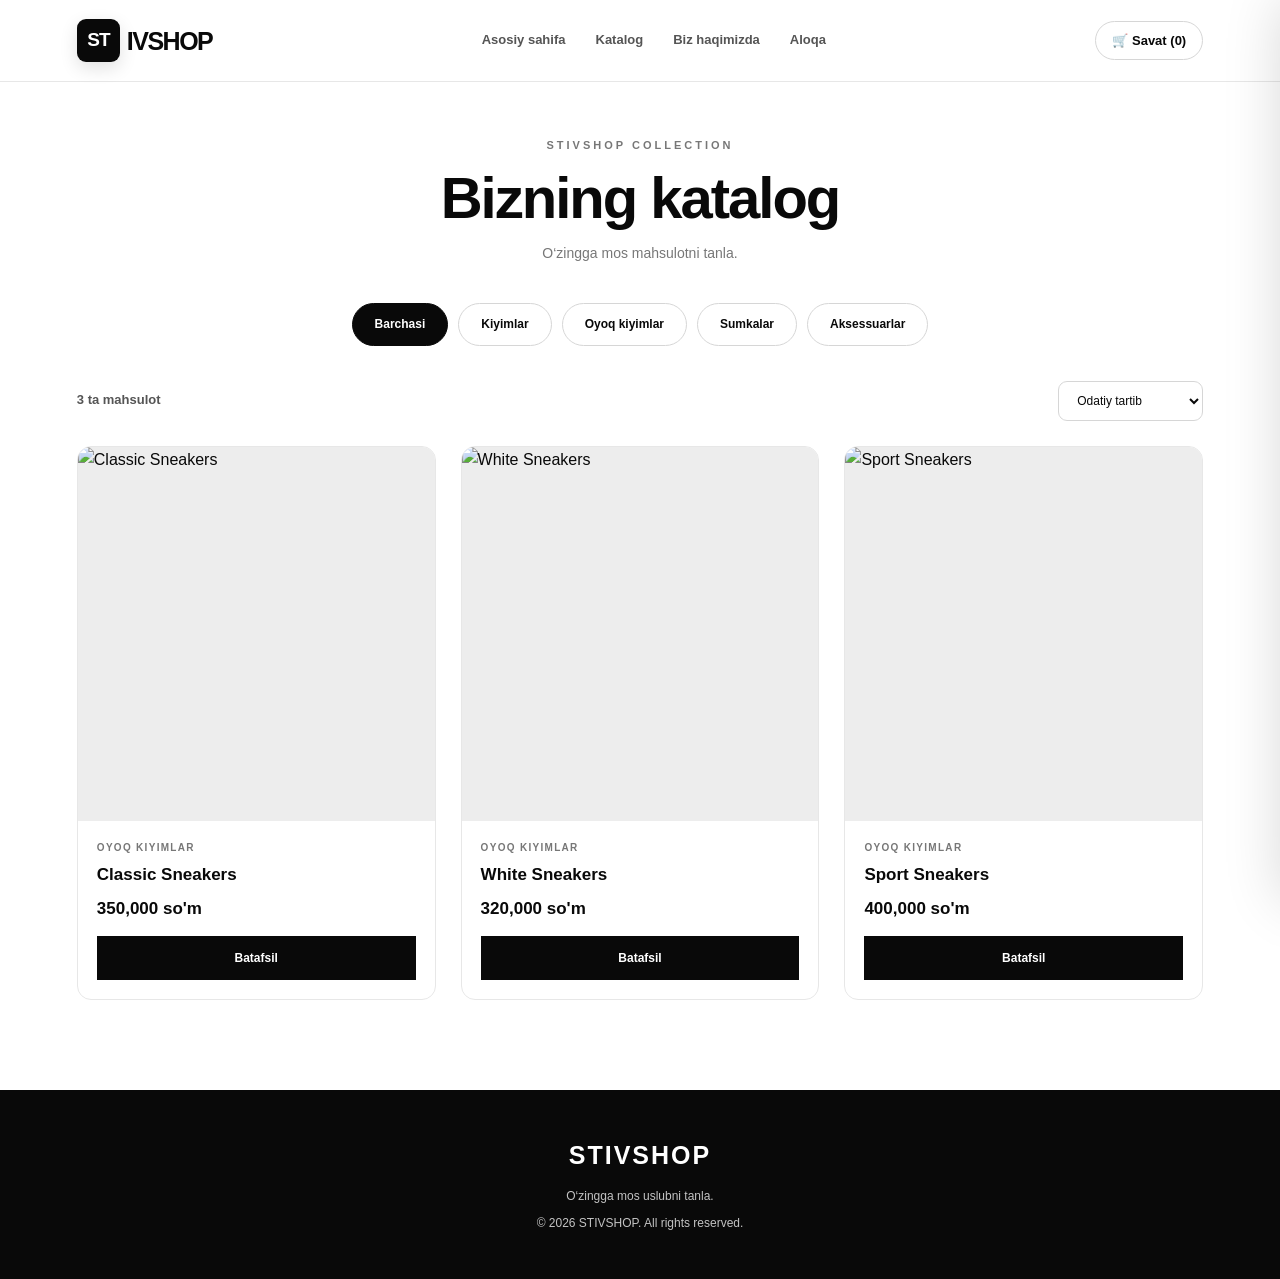
==== catalog.html @ 5b680816 "Add files via upload" ====
<!DOCTYPE html>
<html lang="uz">
<head>
  <meta charset="UTF-8">
  <meta name="viewport" content="width=device-width, initial-scale=1.0">
  <meta name="theme-color" content="#111111">
  <title>Katalog — STIVSHOP</title>
  <link rel="stylesheet" href="stivshop.css">
</head>
<body class="catalog-page">

<header class="navbar">
  <a class="logo" href="index.html" aria-label="STIVSHOP bosh sahifa"><span>ST</span>IVSHOP</a>

  <nav class="main-nav" aria-label="Asosiy navigatsiya">
    <a href="index.html">Asosiy sahifa</a>
    <a href="catalog.html">Katalog</a>
    <a href="index.html#about">Biz haqimizda</a>
    <a href="index.html#contact">Aloqa</a>
  </nav>

  <button class="cart" id="open-cart" type="button" aria-controls="cart-panel">
    🛒 Savat (<span id="cart-count">0</span>)
  </button>

  <aside id="cart-panel" class="cart-panel" aria-label="Savat">
    <div class="cart-heading">
      <h2>Savat</h2>
      <button id="close-cart" class="icon-button" type="button" aria-label="Savatni yopish">✕</button>
    </div>
    <div id="cart-items"></div>
    <p id="cart-total">Jami: 0 so'm</p>
    <button id="order-button" class="black-button" type="button">
      Buyurtma berish
    </button>
  </aside>
</header>

<main class="catalog-main">
  <section class="catalog-heading">
    <p class="small-title">STIVSHOP COLLECTION</p>
    <h1>Bizning katalog</h1>
    <p>O‘zingga mos mahsulotni tanla.</p>
  </section>

  <section class="catalog-section">
    <div class="category-list" id="category-list">
      <button class="category-btn active" type="button" data-category="all">Barchasi</button>
      <button class="category-btn" type="button" data-category="clothes">Kiyimlar</button>
      <button class="category-btn" type="button" data-category="shoes">Oyoq kiyimlar</button>
      <button class="category-btn" type="button" data-category="bags">Sumkalar</button>
      <button class="category-btn" type="button" data-category="accessories">Aksessuarlar</button>
    </div>

    <div class="catalog-toolbar">
      <p id="catalog-result-count">Mahsulotlar</p>
      <select id="sort-products" aria-label="Mahsulotlarni saralash">
        <option value="default">Odatiy tartib</option>
        <option value="price-low">Narx: arzonidan</option>
        <option value="price-high">Narx: qimmatidan</option>
        <option value="name">Nomi bo‘yicha</option>
      </select>
    </div>

    <!-- Mahsulotlar JavaScript orqali chiqariladi -->
    <div class="product-grid" id="product-grid"></div>

    <div id="empty-category" class="empty-category" hidden>
      <h2>Bu kategoriyada mahsulot hozircha yo‘q</h2>
      <p>Keyinroq yana tekshirib ko‘ring.</p>
      <button class="secondary-button" id="show-all-products" type="button">
        Barcha mahsulotlarni ko‘rish
      </button>
    </div>
  </section>
</main>

<footer>
  <h2>STIVSHOP</h2>
  <p>O‘zingga mos uslubni tanla.</p>
  <p>© 2026 STIVSHOP. All rights reserved.</p>
</footer>

<!-- Mahsulot tafsilotlari -->
<div id="product-modal" class="modal-overlay" aria-hidden="true">
  <div class="product-modal" role="dialog" aria-modal="true" aria-label="Mahsulot tafsilotlari">
    <button id="close-product" class="modal-close" type="button" aria-label="Mahsulot oynasini yopish">✕</button>

    <div class="modal-product-image">
      <img id="modal-image" src="" alt="Mahsulot rasmi">
    </div>

    <div class="modal-product-info">
      <p id="modal-category" class="product-category"></p>
      <h2 id="modal-name"></h2>
      <p id="modal-price" class="product-price"></p>
      <p id="modal-description" class="modal-description"></p>

      <label>Razmerni tanlang:</label>
      <div class="size-options" id="size-options">
        <button class="size-option" type="button" data-size="39">39</button>
        <button class="size-option" type="button" data-size="40">40</button>
        <button class="size-option" type="button" data-size="41">41</button>
        <button class="size-option" type="button" data-size="42">42</button>
        <button class="size-option" type="button" data-size="43">43</button>
        <button class="size-option" type="button" data-size="44">44</button>
      </div>

      <label>Miqdori:</label>
      <div class="quantity-picker">
        <button id="modal-minus" type="button" aria-label="Miqdorni kamaytirish">−</button>
        <span id="modal-quantity">1</span>
        <button id="modal-plus" type="button" aria-label="Miqdorni oshirish">+</button>
      </div>

      <button id="modal-add-cart" class="black-button full-width" type="button">
        Savatga qo‘shish
      </button>
      <p id="modal-error" class="modal-error" role="status"></p>
    </div>
  </div>
</div>

<!-- Buyurtma formasi -->
<div id="order-form" class="order-form">
  <h2>Buyurtma berish</h2>
  <p>Ma'lumotlaringizni kiriting.</p>

  <input type="text" id="customer-name" placeholder="Ismingiz" autocomplete="name">
  <input type="tel" id="customer-phone" placeholder="Telefon raqamingiz" autocomplete="tel">
  <input type="text" id="customer-address" placeholder="Manzilingiz" autocomplete="street-address">

  <button id="confirm-order" class="black-button full-width" type="button">
    Buyurtmani tasdiqlash
  </button>

  <button id="cancel-order" class="secondary-button" type="button">
    Bekor qilish
  </button>
</div>

<!-- Demo tasdiqlash oynasi -->
<div id="success-message" class="success-message" aria-hidden="true">
  <div class="success-box" role="dialog" aria-modal="true" aria-label="Buyurtma holati">
    <h2>Buyurtma ma'lumotlari tayyor!</h2>
    <p>Hozircha buyurtma serverga yoki Telegramga yuborilmaydi.</p>
    <button id="success-close" class="black-button" type="button">Yopish</button>
  </div>
</div>

<script src="stivshop.js"></script>
</body>
</html>
---- stivshop.css ----
/* ========================================
   STIVSHOP — MAIN DESIGN
======================================== */

:root {
  --black: #111111;
  --white: #ffffff;
  --cream: #f5f3ee;
  --gray: #777777;
  --light-gray: #e8e6e1;
  --border: #dedbd4;
  --radius: 18px;
  --shadow: 0 14px 40px rgba(0, 0, 0, 0.08);
}

* {
  margin: 0;
  padding: 0;
  box-sizing: border-box;
}

html {
  scroll-behavior: smooth;
}

body {
  font-family: Arial, Helvetica, sans-serif;
  color: var(--black);
  background: var(--white);
  line-height: 1.6;
}

body,
button,
input,
select {
  font-family: Arial, Helvetica, sans-serif;
}

button,
a,
select {
  -webkit-tap-highlight-color: transparent;
}

button {
  cursor: pointer;
}

a {
  color: inherit;
  text-decoration: none;
}

img {
  display: block;
  width: 100%;
  max-width: 100%;
}

[hidden] {
  display: none !important;
}

/* ========================================
   NAVIGATION
======================================== */

.navbar {
  width: 100%;
  min-height: 82px;
  padding: 18px 6%;
  display: flex;
  align-items: center;
  justify-content: space-between;
  gap: 25px;
  position: relative;
  z-index: 20;
  background: var(--white);
  border-bottom: 1px solid #eeeeee;
}

.logo {
  display: inline-flex;
  align-items: center;
  gap: 7px;
  font-size: 25px;
  font-weight: 900;
  letter-spacing: -1.5px;
  white-space: nowrap;
}

.logo span {
  display: inline-flex;
  align-items: center;
  justify-content: center;
  width: 43px;
  height: 43px;
  background: var(--black);
  color: var(--white);
  font-size: 19px;
  letter-spacing: -1px;
  border-radius: 9px;
}

.main-nav {
  display: flex;
  align-items: center;
  justify-content: center;
  gap: 30px;
}

.main-nav a {
  color: #555555;
  font-size: 13px;
  font-weight: 600;
  transition: color 0.2s ease;
}

.main-nav a:hover,
.main-nav a.active {
  color: var(--black);
}

.cart {
  padding: 11px 16px;
  border: 1px solid var(--border);
  border-radius: 30px;
  background: var(--white);
  color: var(--black);
  font-size: 13px;
  font-weight: 700;
  white-space: nowrap;
}

.cart:hover {
  background: var(--black);
  color: var(--white);
}

/* ========================================
   HOMEPAGE HERO
======================================== */

.hero {
  min-height: 590px;
  padding: 65px 8%;
  display: grid;
  grid-template-columns: 1fr 0.9fr;
  align-items: center;
  gap: 45px;
  overflow: hidden;
  background: var(--cream);
}

.hero-text {
  position: relative;
  z-index: 2;
}

.small-title {
  margin-bottom: 18px;
  font-size: 11px;
  font-weight: 800;
  letter-spacing: 3px;
  color: var(--gray);
}

.hero h1 {
  font-size: clamp(72px, 11vw, 150px);
  line-height: 0.82;
  font-weight: 900;
  letter-spacing: -9px;
  margin: 15px 0 30px;
}

.description {
  max-width: 420px;
  color: #626262;
  font-size: 15px;
  line-height: 1.9;
  margin-bottom: 28px;
}

.hero-link {
  display: inline-flex;
  align-items: center;
  justify-content: center;
  gap: 12px;
  min-height: 52px;
  padding: 0 26px;
  background: var(--black);
  color: var(--white);
  font-size: 12px;
  font-weight: 800;
  letter-spacing: 1px;
  border: 1px solid var(--black);
  transition: all 0.25s ease;
}

.hero-link:hover {
  background: transparent;
  color: var(--black);
}

.hero-pills {
  display: flex;
  flex-wrap: wrap;
  gap: 10px 20px;
  margin-top: 45px;
}

.hero-pills span {
  font-size: 9px;
  font-weight: 800;
  letter-spacing: 1.4px;
  color: #777777;
}

.hero-art {
  min-height: 390px;
  position: relative;
  display: flex;
  align-items: center;
  justify-content: center;
  background: #e8e4db;
  overflow: hidden;
}

.hero-orbit {
  position: absolute;
  width: 320px;
  height: 320px;
  border: 1px solid rgba(0, 0, 0, 0.18);
  border-radius: 50%;
}

.hero-orbit::before,
.hero-orbit::after {
  content: "";
  position: absolute;
  border: 1px solid rgba(0, 0, 0, 0.12);
  border-radius: 50%;
}

.hero-orbit::before {
  inset: 24px;
}

.hero-orbit::after {
  inset: 48px;
}

.hero-mark {
  position: relative;
  z-index: 2;
  font-size: clamp(100px, 14vw, 190px);
  font-weight: 900;
  line-height: 1;
  letter-spacing: -15px;
  padding-right: 15px;
}

.hero-art-label {
  position: absolute;
  right: 22px;
  bottom: 20px;
  font-size: 10px;
  line-height: 1.8;
  font-weight: 800;
  letter-spacing: 2px;
  text-align: right;
}

/* ========================================
   ABOUT SECTION
======================================== */

.about {
  padding: 90px 20px;
  text-align: center;
}

.about .small-title {
  margin-bottom: 10px;
}

.about h2 {
  margin-bottom: 15px;
  font-size: clamp(34px, 5vw, 55px);
  font-weight: 900;
  letter-spacing: -2px;
}

.about p:not(.small-title) {
  margin: 0 auto 25px;
  max-width: 520px;
  color: var(--gray);
  font-size: 14px;
}

/* ========================================
   CATALOG PAGE
======================================== */

.catalog-main {
  min-height: 65vh;
  padding: 55px 6% 90px;
}

.catalog-heading {
  margin-bottom: 38px;
  text-align: center;
}

.catalog-heading .small-title {
  margin-bottom: 8px;
}

.catalog-heading h1 {
  margin-bottom: 10px;
  font-size: clamp(36px, 6vw, 58px);
  line-height: 1.2;
  font-weight: 900;
  letter-spacing: -2px;
}

.catalog-heading > p:last-child {
  color: var(--gray);
  font-size: 14px;
}

.catalog-section {
  max-width: 1400px;
  margin: 0 auto;
}

.category-list {
  display: flex;
  align-items: center;
  justify-content: center;
  flex-wrap: wrap;
  gap: 10px;
  margin-bottom: 35px;
}

.category-btn {
  min-height: 43px;
  padding: 10px 22px;
  border: 1px solid var(--border);
  border-radius: 30px;
  background: var(--white);
  color: var(--black);
  font-size: 12px;
  font-weight: 700;
  transition: all 0.2s ease;
}

.category-btn:hover,
.category-btn.active {
  color: var(--white);
  background: var(--black);
  border-color: var(--black);
}

.catalog-toolbar {
  display: flex;
  align-items: center;
  justify-content: space-between;
  gap: 15px;
  margin-bottom: 25px;
}

#catalog-result-count {
  color: #555555;
  font-size: 13px;
  font-weight: 700;
}

#sort-products {
  max-width: 100%;
  padding: 11px 14px;
  border: 1px solid var(--border);
  border-radius: 9px;
  background: var(--white);
  color: var(--black);
  font-size: 12px;
  outline: none;
}

/* ========================================
   PRODUCT GRID AND CARDS
======================================== */

.product-grid {
  display: grid;
  grid-template-columns: repeat(3, minmax(0, 1fr));
  gap: 25px;
}

.product-card {
  min-width: 0;
  overflow: hidden;
  border: 1px solid #eeeeee;
  border-radius: var(--radius);
  background: var(--white);
  transition: transform 0.25s ease, box-shadow 0.25s ease;
}

.product-card:hover {
  transform: translateY(-5px);
  box-shadow: var(--shadow);
}

.product-image,
.product-card-image {
  width: 100%;
  aspect-ratio: 4 / 4.2;
  position: relative;
  overflow: hidden;
  background: #f3f2ef;
}

.product-image img,
.product-card-image img {
  width: 100%;
  height: 100%;
  object-fit: cover;
  transition: transform 0.35s ease;
}

.product-card:hover .product-image img,
.product-card:hover .product-card-image img {
  transform: scale(1.045);
}

.product-info,
.product-card-info {
  padding: 19px;
}

.product-category {
  margin-bottom: 7px;
  color: var(--gray);
  font-size: 10px;
  font-weight: 700;
  letter-spacing: 1.3px;
  text-transform: uppercase;
}

.product-info h3,
.product-card-info h3 {
  margin-bottom: 8px;
  font-size: 17px;
  line-height: 1.4;
  font-weight: 800;
}

.product-price {
  margin: 7px 0 14px;
  font-size: 17px;
  font-weight: 900;
}

.product-description {
  margin-bottom: 12px;
  color: var(--gray);
  font-size: 12px;
}

.product-card button,
.product-info button {
  width: 100%;
  min-height: 44px;
  padding: 11px 15px;
  border: 1px solid var(--black);
  background: var(--black);
  color: var(--white);
  font-size: 12px;
  font-weight: 800;
  transition: all 0.2s ease;
}

.product-card button:hover,
.product-info button:hover {
  background: var(--white);
  color: var(--black);
}

.empty-category {
  padding: 60px 20px;
  text-align: center;
  border: 1px dashed var(--border);
  border-radius: var(--radius);
}

.empty-category h2 {
  margin-bottom: 10px;
  font-size: 22px;
}

.empty-category p {
  margin-bottom: 20px;
  color: var(--gray);
  font-size: 14px;
}

/* ========================================
   BUTTONS
======================================== */

.black-button {
  min-height: 45px;
  padding: 12px 20px;
  border: 1px solid var(--black);
  border-radius: 8px;
  background: var(--black);
  color: var(--white);
  font-size: 13px;
  font-weight: 800;
  transition: all 0.2s ease;
}

.black-button:hover {
  background: #333333;
}

.secondary-button {
  min-height: 42px;
  padding: 10px 18px;
  border: 1px solid var(--border);
  border-radius: 8px;
  background: var(--white);
  color: var(--black);
  font-size: 12px;
  font-weight: 700;
}

.secondary-button:hover {
  background: var(--cream);
}

.full-width {
  width: 100%;
}

/* ========================================
   CART PANEL
======================================== */

.cart-panel {
  position: fixed;
  z-index: 100;
  top: 0;
  right: -420px;
  width: min(400px, 100%);
  height: 100vh;
  padding: 25px;
  overflow-y: auto;
  background: var(--white);
  box-shadow: -10px 0 35px rgba(0, 0, 0, 0.12);
  transition: right 0.3s ease;
}

.cart-panel.open,
.cart-panel.active {
  right: 0;
}

.cart-heading {
  display: flex;
  align-items: center;
  justify-content: space-between;
  gap: 15px;
  margin-bottom: 25px;
}

.cart-heading h2 {
  font-size: 25px;
}

.icon-button {
  width: 38px;
  height: 38px;
  border: 1px solid var(--border);
  border-radius: 50%;
  background: var(--white);
  font-size: 16px;
}

#cart-items {
  display: flex;
  flex-direction: column;
  gap: 16px;
}

.cart-item {
  display: grid;
  grid-template-columns: 70px 1fr;
  gap: 13px;
  padding-bottom: 16px;
  border-bottom: 1px solid var(--light-gray);
}

.cart-item img {
  width: 70px;
  height: 80px;
  object-fit: cover;
  border-radius: 8px;
  background: var(--cream);
}

.cart-item h3 {
  font-size: 13px;
  line-height: 1.5;
}

.cart-item p {
  margin-top: 4px;
  color: var(--gray);
  font-size: 12px;
}

.cart-item button {
  margin-top: 8px;
  padding: 5px 9px;
  border: 1px solid var(--border);
  border-radius: 5px;
  background: var(--white);
  font-size: 11px;
}

#cart-total {
  margin: 25px 0 15px;
  font-size: 18px;
  font-weight: 900;
}

/* ========================================
   PRODUCT MODAL
======================================== */

.modal-overlay {
  position: fixed;
  z-index: 200;
  inset: 0;
  display: none;
  align-items: center;
  justify-content: center;
  padding: 20px;
  overflow-y: auto;
  background: rgba(0, 0, 0, 0.6);
}

.modal-overlay.open,
.modal-overlay.active {
  display: flex;
}

.product-modal {
  position: relative;
  display: grid;
  grid-template-columns: 1fr 1fr;
  gap: 28px;
  width: min(850px, 100%);
  max-height: 90vh;
  padding: 28px;
  overflow-y: auto;
  border-radius: 18px;
  background: var(--white);
}

.modal-close {
  position: absolute;
  z-index: 2;
  top: 12px;
  right: 12px;
  width: 38px;
  height: 38px;
  border: 1px solid var(--border);
  border-radius: 50%;
  background: var(--white);
  font-size: 17px;
}

.modal-product-image {
  min-height: 280px;
  overflow: hidden;
  border-radius: 12px;
  background: var(--cream);
}

.modal-product-image img {
  width: 100%;
  height: 100%;
  min-height: 280px;
  object-fit: cover;
}

.modal-product-info {
  padding: 15px 0;
}

.modal-product-info h2 {
  margin-bottom: 10px;
  font-size: 26px;
  line-height: 1.25;
}

.modal-description {
  margin: 10px 0 20px;
  color: var(--gray);
  font-size: 13px;
}

.modal-product-info label {
  display: block;
  margin: 15px 0 10px;
  font-size: 12px;
  font-weight: 800;
}

.size-options {
  display: flex;
  flex-wrap: wrap;
  gap: 8px;
}

.size-option {
  min-width: 42px;
  height: 40px;
  padding: 0 10px;
  border: 1px solid var(--border);
  border-radius: 7px;
  background: var(--white);
  font-size: 12px;
}

.size-option:hover,
.size-option.selected,
.size-option.active {
  border-color: var(--black);
  background: var(--black);
  color: var(--white);
}

.quantity-picker {
  display: inline-flex;
  align-items: center;
  gap: 20px;
  margin-bottom: 20px;
  padding: 5px;
  border: 1px solid var(--border);
  border-radius: 8px;
}

.quantity-picker button {
  width: 32px;
  height: 30px;
  border: none;
  border-radius: 5px;
  background: var(--cream);
  font-size: 17px;
}

.quantity-picker span {
  min-width: 15px;
  text-align: center;
  font-size: 13px;
  font-weight: 800;
}

.modal-error {
  margin-top: 10px;
  color: #b42318;
  font-size: 12px;
}

/* ========================================
   ORDER FORM
======================================== */

.order-form {
  position: fixed;
  z-index: 250;
  top: 50%;
  left: 50%;
  display: none;
  width: min(430px, calc(100% - 30px));
  max-height: 90vh;
  padding: 30px;
  overflow-y: auto;
  transform: translate(-50%, -50%);
  border: 1px solid var(--border);
  border-radius: 18px;
  background: var(--white);
  box-shadow: var(--shadow);
}

.order-form.open,
.order-form.active {
  display: block;
}

.order-form h2 {
  margin-bottom: 8px;
  font-size: 25px;
}

.order-form p {
  margin-bottom: 20px;
  color: var(--gray);
  font-size: 13px;
}

.order-form input {
  width: 100%;
  min-height: 46px;
  margin-bottom: 12px;
  padding: 12px 14px;
  border: 1px solid var(--border);
  border-radius: 8px;
  outline: none;
  font-size: 13px;
}

.order-form input:focus {
  border-color: var(--black);
}

.order-form .secondary-button {
  width: 100%;
  margin-top: 10px;
}

/* ========================================
   SUCCESS MESSAGE
======================================== */

.success-message {
  position: fixed;
  z-index: 300;
  inset: 0;
  display: none;
  align-items: center;
  justify-content: center;
  padding: 20px;
  background: rgba(0, 0, 0, 0.6);
}

.success-message.open,
.success-message.active {
  display: flex;
}

.success-box {
  width: min(420px, 100%);
  padding: 32px;
  border-radius: 16px;
  background: var(--white);
  text-align: center;
}

.success-box h2 {
  margin-bottom: 12px;
  font-size: 23px;
}

.success-box p {
  margin-bottom: 20px;
  color: var(--gray);
  font-size: 13px;
}

/* ========================================
   FOOTER
======================================== */

footer {
  padding: 45px 20px;
  background: var(--black);
  color: var(--white);
  text-align: center;
}

footer h2 {
  margin-bottom: 12px;
  font-size: 25px;
  font-weight: 900;
  letter-spacing: 2px;
}

footer p {
  margin-top: 8px;
  color: #c3c3c3;
  font-size: 12px;
}

/* ========================================
   RESPONSIVE TABLET
======================================== */

@media (max-width: 1000px) {
  .navbar {
    padding: 16px 4%;
    gap: 16px;
  }

  .main-nav {
    gap: 16px;
  }

  .hero {
    padding: 55px 6%;
    gap: 25px;
  }

  .hero-art {
    min-height: 330px;
  }

  .hero-orbit {
    width: 260px;
    height: 260px;
  }

  .product-grid {
    grid-template-columns: repeat(2, minmax(0, 1fr));
  }
}

/* ========================================
   RESPONSIVE MOBILE
======================================== */

@media (max-width: 680px) {
  .navbar {
    min-height: auto;
    padding: 15px 4%;
    flex-wrap: wrap;
    gap: 14px;
  }

  .logo {
    font-size: 21px;
  }

  .logo span {
    width: 36px;
    height: 36px;
    font-size: 16px;
  }

  .cart {
    padding: 9px 12px;
    font-size: 11px;
  }

  .main-nav {
    order: 3;
    width: 100%;
    justify-content: flex-start;
    gap: 21px;
    overflow-x: auto;
    padding: 5px 0;
  }

  .main-nav a {
    flex-shrink: 0;
    font-size: 12px;
  }

  .hero {
    grid-template-columns: 1fr;
    padding: 48px 6%;
    gap: 35px;
  }

  .hero h1 {
    font-size: clamp(75px, 20vw, 120px);
    letter-spacing: -6px;
  }

  .description {
    font-size: 14px;
  }

  .hero-pills {
    margin-top: 28px;
  }

  .hero-art {
    min-height: 290px;
  }

  .hero-orbit {
    width: 235px;
    height: 235px;
  }

  .hero-mark {
    font-size: 125px;
    letter-spacing: -10px;
  }

  .about {
    padding: 65px 20px;
  }

  .catalog-main {
    padding: 40px 4% 65px;
  }

  .catalog-heading {
    margin-bottom: 28px;
  }

  .catalog-heading h1 {
    font-size: 36px;
  }

  .category-list {
    justify-content: flex-start;
    flex-wrap: nowrap;
    overflow-x: auto;
    padding: 2px 0 12px;
    margin-bottom: 20px;
  }

  .category-btn {
    flex-shrink: 0;
    padding: 10px 17px;
    font-size: 11px;
  }

  .catalog-toolbar {
    align-items: flex-start;
  }

  #sort-products {
    max-width: 165px;
    font-size: 11px;
  }

  .product-grid {
    grid-template-columns: repeat(2, minmax(0, 1fr));
    gap: 12px;
  }

  .product-card {
    border-radius: 12px;
  }

  .product-info,
  .product-card-info {
    padding: 12px;
  }

  .product-info h3,
  .product-card-info h3 {
    font-size: 13px;
  }

  .product-price {
    font-size: 14px;
  }

  .product-card button,
  .product-info button {
    padding: 9px 6px;
    font-size: 10px;
  }

  .product-modal {
    grid-template-columns: 1fr;
    gap: 15px;
    padding: 20px;
  }

  .modal-product-image,
  .modal-product-image img {
    min-height: 220px;
    max-height: 280px;
  }

  .modal-product-info {
    padding-top: 5px;
  }

  .modal-product-info h2 {
    font-size: 22px;
  }

  .order-form {
    padding: 23px;
  }

  .cart-panel {
    padding: 20px;
  }
}

/* ========================================
   SMALL MOBILE
======================================== */

@media (max-width: 380px) {
  .logo {
    font-size: 18px;
  }

  .cart {
    padding: 8px 9px;
  }

  .product-grid {
    gap: 9px;
  }

  .product-info,
  .product-card-info {
    padding: 9px;
  }

  .product-info h3,
  .product-card-info h3 {
    font-size: 12px;
  }

  .category-btn {
    padding: 9px 13px;
  }
}

.about-section,
.contact-section {
  padding: 70px 20px;
  text-align: center;
  scroll-margin-top: 90px;
}

.about-section {
  background: #f7f7f7;
}

.contact-section {
  background: #111;
  color: #fff;
}

.about-section .container,
.contact-section .container {
  max-width: 800px;
  margin: 0 auto;
}

.section-label {
  font-size: 12px;
  letter-spacing: 3px;
  font-weight: 700;
}

.about-section h2,
.contact-section h2 {
  font-size: 32px;
  margin: 15px 0;
}

.about-section p,
.contact-section p {
  line-height: 1.8;
}

.contact-links {
  display: flex;
  justify-content: center;
  gap: 15px;
  flex-wrap: wrap;
  margin-top: 25px;
}

.contact-links a {
  display: inline-block;
  padding: 12px 24px;
  border: 1px solid #fff;
  border-radius: 6px;
  color: #fff;
  text-decoration: none;
}

.contact-links a:hover {
  background: #fff;
  color: #111;
}

.about-section,
.contact-section {
  padding: 70px 20px;
  text-align: center;
  scroll-margin-top: 90px;
}

.about-section {
  background: #f7f7f7;
}

.contact-section {
  background: #111;
  color: #fff;
}

.about-section .container,
.contact-section .container {
  max-width: 800px;
  margin: 0 auto;
}

.section-label {
  font-size: 12px;
  letter-spacing: 3px;
  font-weight: 700;
}

.about-section h2,
.contact-section h2 {
  font-size: 32px;
  margin: 15px 0;
}

.about-section p,
.contact-section p {
  line-height: 1.8;
}

.contact-links {
  display: flex;
  justify-content: center;
  gap: 15px;
  flex-wrap: wrap;
  margin-top: 25px;
}

.contact-links a {
  display: inline-block;
  padding: 12px 24px;
  border: 1px solid #fff;
  border-radius: 6px;
  color: #fff;
  text-decoration: none;
}

.contact-links a:hover {
  background: #fff;
  color: #111;
}

/* ========================================
   STIVSHOP PREMIUM MOTION UPDATE
   Add-on styles — preserves existing layout
======================================== */

:root {
  --black: #090909;
  --white: #ffffff;
  --cream: #eeeeee;
  --gray: #777777;
  --light-gray: #e5e5e5;
  --border: #d6d6d6;
  --radius: 14px;
  --shadow: 0 18px 50px rgba(0, 0, 0, 0.10);
}

body {
  overflow-x: hidden;
  animation: pageFadeIn 700ms ease both;
}

.navbar {
  background: rgba(255, 255, 255, 0.94);
  backdrop-filter: blur(14px);
  -webkit-backdrop-filter: blur(14px);
  border-bottom-color: #e7e7e7;
}

.logo {
  animation: logoWordIn 900ms cubic-bezier(.2,.75,.25,1) both;
}

.logo span {
  overflow: hidden;
  animation: logoBadgeIn 900ms cubic-bezier(.16,1,.3,1) both;
  box-shadow: 0 6px 18px rgba(0, 0, 0, .12);
}

.main-nav a {
  position: relative;
  padding: 8px 0;
}

.main-nav a::after {
  content: "";
  position: absolute;
  left: 0;
  right: 0;
  bottom: 1px;
  height: 1px;
  background: currentColor;
  transform: scaleX(0);
  transform-origin: right;
  transition: transform 280ms ease;
}

.main-nav a:hover::after,
.main-nav a.active::after {
  transform: scaleX(1);
  transform-origin: left;
}

.cart,
.hero-link,
.category-btn,
.black-button,
.secondary-button,
.product-card button {
  transition:
    color 240ms ease,
    background-color 240ms ease,
    border-color 240ms ease,
    transform 240ms ease,
    box-shadow 240ms ease;
}

.cart:hover,
.hero-link:hover,
.black-button:hover,
.product-card button:hover {
  transform: translateY(-2px);
}

.hero {
  position: relative;
  background: linear-gradient(135deg, #f7f7f7 0%, #e7e7e7 100%);
}

.hero-text > * {
  animation: heroTextIn 850ms cubic-bezier(.2,.75,.25,1) both;
}

.hero-text > *:nth-child(1) { animation-delay: 100ms; }
.hero-text > *:nth-child(2) { animation-delay: 180ms; }
.hero-text > *:nth-child(3) { animation-delay: 260ms; }
.hero-text > *:nth-child(4) { animation-delay: 340ms; }
.hero-text > *:nth-child(5) { animation-delay: 420ms; }

.hero-art {
  background: #dedede;
  isolation: isolate;
}

.hero-orbit {
  animation: orbitAppear 1.4s cubic-bezier(.2,.75,.25,1) both;
}

.hero-mark {
  /*
    The ST mark reveals outward from its center.
    If ST is plain text inside one element, CSS cannot animate S and T
    independently without separate spans in the HTML.
  */
  clip-path: inset(0 50% 0 50%);
  animation: markReveal 1.25s cubic-bezier(.16,1,.3,1) 180ms forwards;
  will-change: clip-path, transform, opacity;
}

.hero-art-label {
  animation: heroTextIn 850ms ease 600ms both;
}

.hero-pills span {
  transition: color 220ms ease, transform 220ms ease;
}

.hero-pills span:hover {
  color: #111;
  transform: translateY(-2px);
}

.catalog-heading > *,
.category-list,
.catalog-toolbar {
  animation: heroTextIn 650ms cubic-bezier(.2,.75,.25,1) both;
}

.category-list { animation-delay: 100ms; }
.catalog-toolbar { animation-delay: 180ms; }

.category-btn {
  position: relative;
  overflow: hidden;
}

.category-btn:hover {
  transform: translateY(-2px);
}

.product-card {
  animation: cardReveal 650ms cubic-bezier(.2,.75,.25,1) both;
  border-color: #e7e7e7;
}

.product-card:hover {
  transform: translateY(-7px);
  box-shadow: 0 20px 45px rgba(0, 0, 0, .11);
}

.product-image,
.product-card-image {
  background: #ededed;
}

.product-card img {
  transition: transform 500ms cubic-bezier(.2,.75,.25,1), filter 300ms ease;
}

.product-card:hover img {
  transform: scale(1.055);
}

.about-section,
.contact-section {
  position: relative;
  overflow: hidden;
}

.about-section {
  background: #f1f1f1;
}

.contact-section {
  background: #090909;
}

.contact-links a {
  transition: background-color 220ms ease, color 220ms ease, transform 220ms ease;
}

.contact-links a:hover {
  transform: translateY(-3px);
}

.cart-panel {
  box-shadow: -18px 0 55px rgba(0, 0, 0, .16);
}

.cart-panel.open,
.cart-panel.active {
  animation: cartSlideIn 320ms cubic-bezier(.2,.75,.25,1) both;
}

.modal-overlay.open,
.modal-overlay.active {
  animation: overlayIn 220ms ease both;
}

.modal-overlay.open .product-modal,
.modal-overlay.active .product-modal {
  animation: modalRiseIn 360ms cubic-bezier(.2,.75,.25,1) both;
}

.order-form.open,
.order-form.active {
  animation: orderFormRiseIn 320ms cubic-bezier(.2,.75,.25,1) both;
}

.success-message.open,
.success-message.active {
  animation: overlayIn 220ms ease both;
}

.success-message.open .success-box,
.success-message.active .success-box {
  animation: modalRiseIn 360ms cubic-bezier(.2,.75,.25,1) both;
}

footer {
  background: #090909;
}

/* Modern browsers: smooth transition between HTML pages.
   Browsers without View Transitions simply use normal navigation. */
@view-transition {
  navigation: auto;
}

::view-transition-old(root) {
  animation: pageOut 220ms ease both;
}

::view-transition-new(root) {
  animation: pageIn 420ms cubic-bezier(.2,.75,.25,1) both;
}

@keyframes pageFadeIn {
  from { opacity: 0; }
  to { opacity: 1; }
}

@keyframes logoBadgeIn {
  from { opacity: 0; transform: translateX(-28px) rotate(-8deg) scale(.86); }
  to { opacity: 1; transform: translateX(0) rotate(0) scale(1); }
}

@keyframes logoWordIn {
  from { opacity: 0; transform: translateX(18px); letter-spacing: 4px; }
  to { opacity: 1; transform: translateX(0); }
}

@keyframes heroTextIn {
  from { opacity: 0; transform: translateY(22px); }
  to { opacity: 1; transform: translateY(0); }
}

@keyframes markReveal {
  0% { clip-path: inset(0 50% 0 50%); opacity: .2; transform: scale(.88); }
  70% { clip-path: inset(0 0 0 0); opacity: 1; transform: scale(1.035); }
  100% { clip-path: inset(0 0 0 0); opacity: 1; transform: scale(1); }
}

@keyframes orbitAppear {
  from { opacity: 0; transform: scale(.72) rotate(-24deg); }
  to { opacity: 1; transform: scale(1) rotate(0); }
}

@keyframes cardReveal {
  from { opacity: 0; transform: translateY(18px); }
  to { opacity: 1; transform: translateY(0); }
}

@keyframes cartSlideIn {
  from { opacity: .7; }
  to { opacity: 1; }
}

@keyframes overlayIn {
  from { opacity: 0; }
  to { opacity: 1; }
}

@keyframes modalRiseIn {
  from { opacity: 0; transform: translateY(18px) scale(.985); }
  to { opacity: 1; transform: translateY(0) scale(1); }
}

/* Keep the order form centered while it animates. */
@keyframes orderFormRiseIn {
  from { opacity: 0; transform: translate(-50%, calc(-50% + 18px)) scale(.985); }
  to { opacity: 1; transform: translate(-50%, -50%) scale(1); }
}

@keyframes pageOut {
  to { opacity: 0; transform: translateY(-8px); }
}

@keyframes pageIn {
  from { opacity: 0; transform: translateY(10px); }
  to { opacity: 1; transform: translateY(0); }
}

@media (max-width: 680px) {
  .hero-mark {
    clip-path: inset(0 50% 0 50%);
  }

  .product-card:hover {
    transform: translateY(-3px);
  }
}

/* Accessibility: respect the visitor's reduced-motion setting. */
@media (prefers-reduced-motion: reduce) {
  *,
  *::before,
  *::after {
    scroll-behavior: auto !important;
    animation-duration: 0.01ms !important;
    animation-iteration-count: 1 !important;
    transition-duration: 0.01ms !important;
  }

  .hero-mark {
    clip-path: inset(0 0 0 0);
    opacity: 1;
  }
}
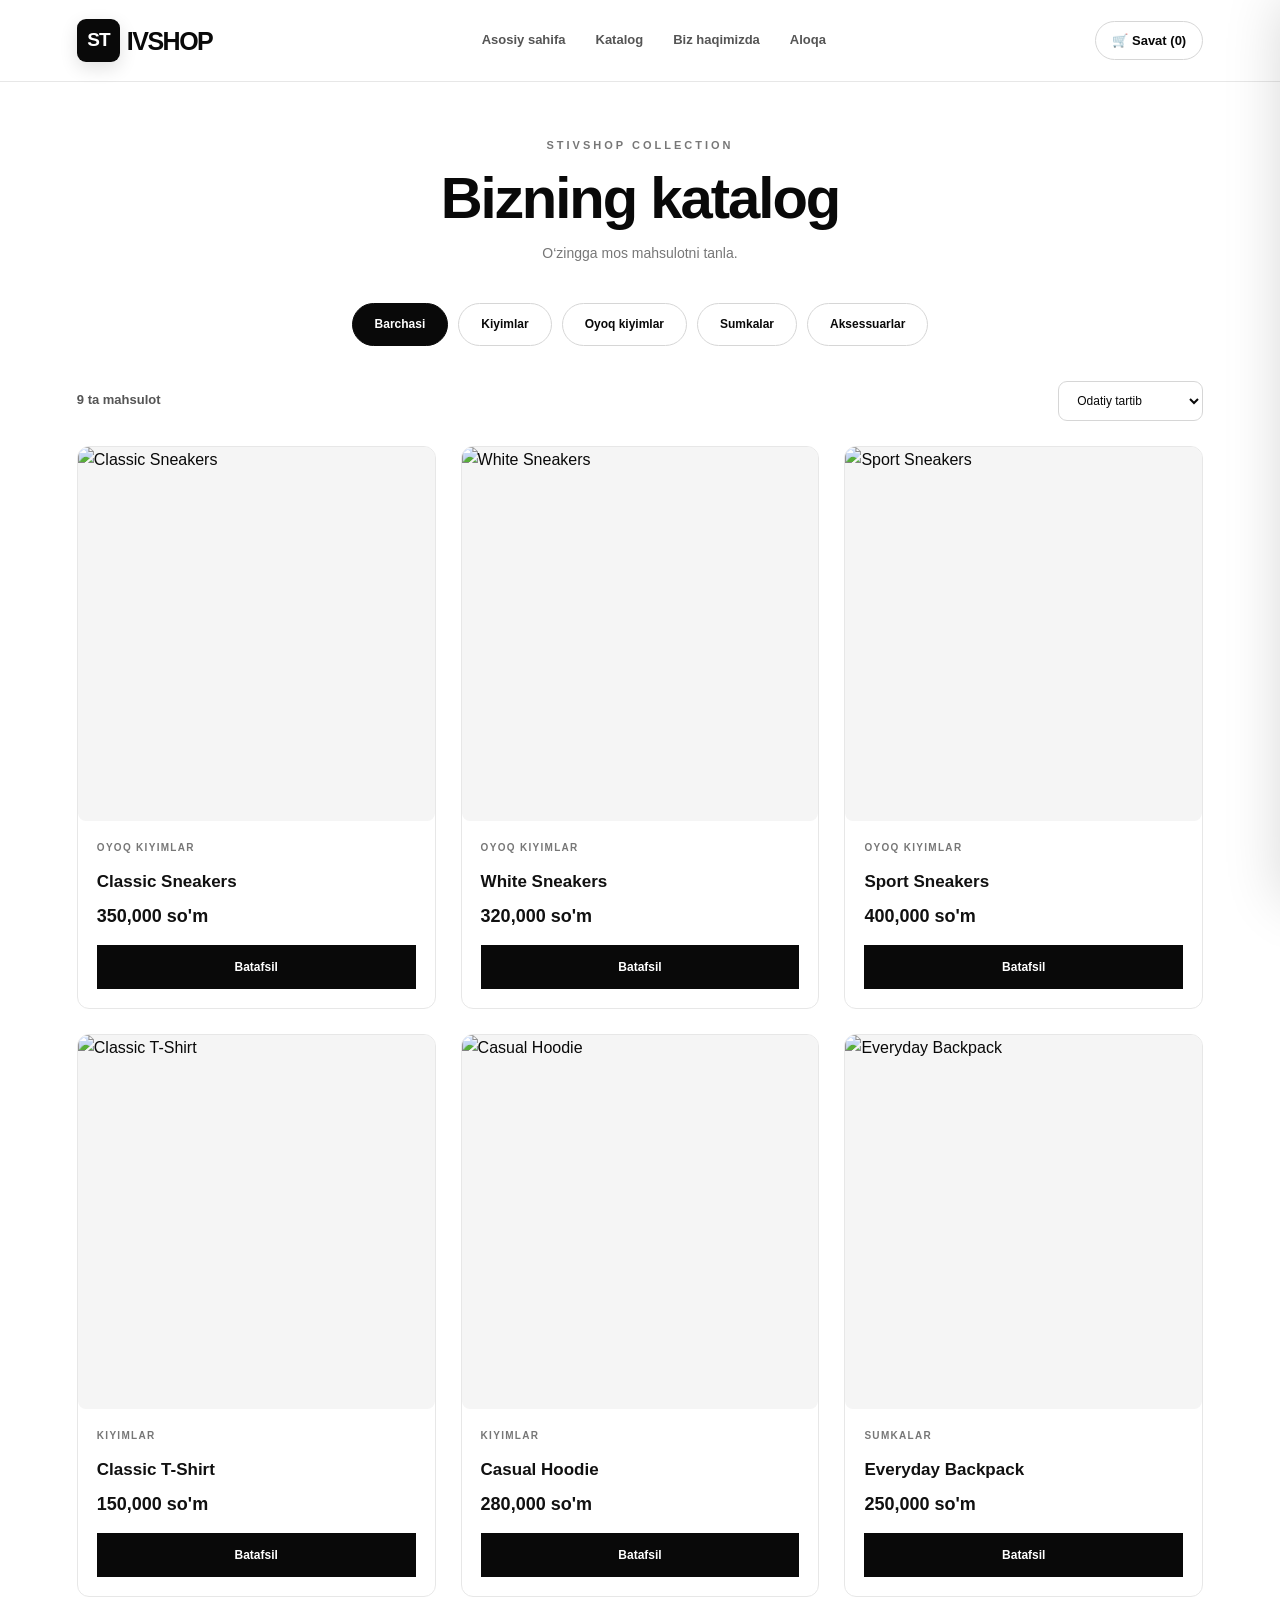
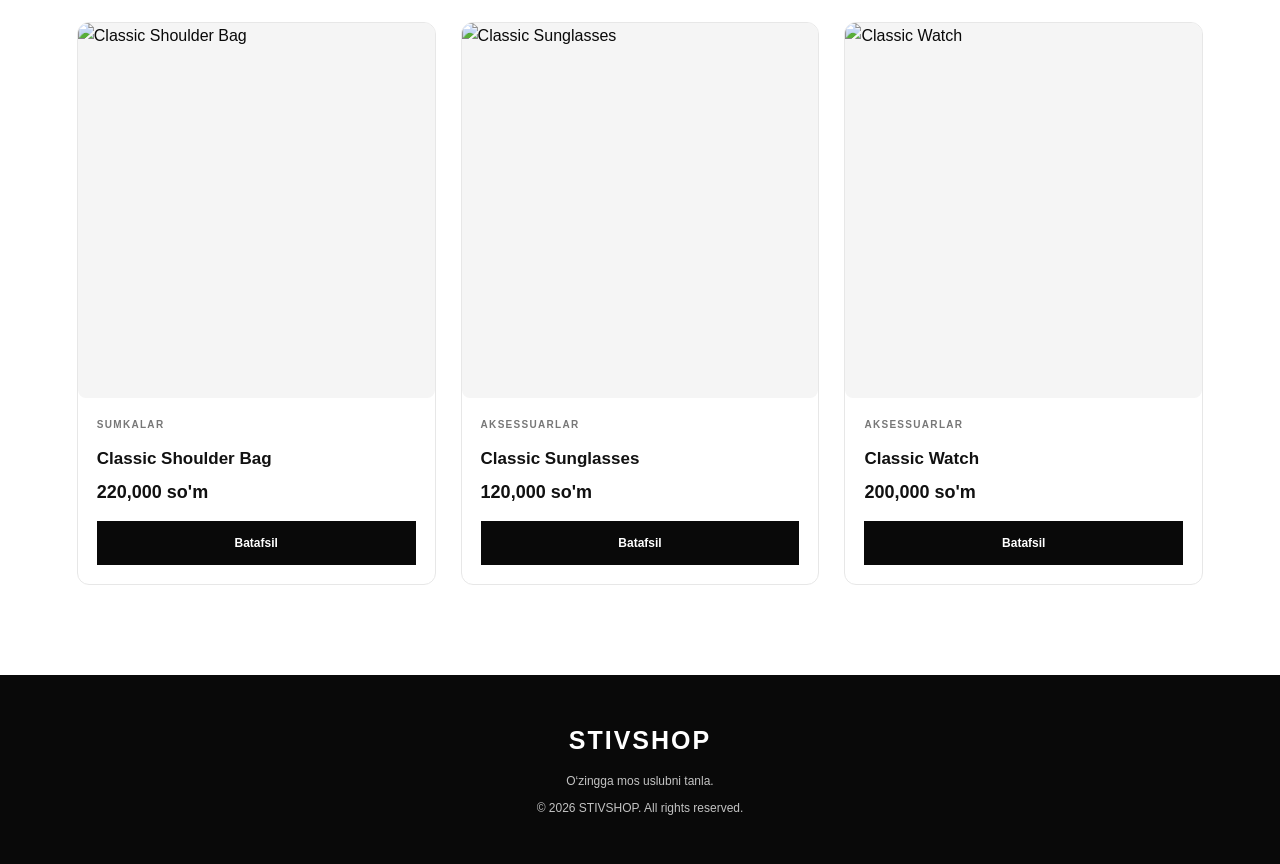
==== commit ec5b959b: "Revise catalog.html structure and add order features Updated the HTML structure of the catalog page," ====
--- a/catalog.html
+++ b/catalog.html
@@ -144,11 +144,12 @@
 <div id="success-message" class="success-message" aria-hidden="true">
   <div class="success-box" role="dialog" aria-modal="true" aria-label="Buyurtma holati">
     <h2>Buyurtma ma'lumotlari tayyor!</h2>
-    <p>Hozircha buyurtma serverga yoki Telegramga yuborilmaydi.</p>
+    <p> Buyurtmangiz qabul qilindi.
+  Tez orada siz bilan bog‘lanamiz.</p>
     <button id="success-close" class="black-button" type="button">Yopish</button>
   </div>
 </div>
 
 <script src="stivshop.js"></script>
 </body>
-</html>+</html>
--- a/stivshop.css
+++ b/stivshop.css
@@ -1593,3 +1593,77 @@
     opacity: 1;
   }
 }
+
+/* STIVSHOP — Product card improvements */
+
+.product-card {
+  border-radius: 12px;
+  overflow: hidden;
+  background: #fff;
+  transition: transform 0.25s ease, box-shadow 0.25s ease;
+}
+
+.product-card:hover {
+  transform: translateY(-5px);
+  box-shadow: 0 12px 30px rgba(0, 0, 0, 0.08);
+}
+
+.product-image {
+  overflow: hidden;
+  background: #f5f5f5;
+  border-radius: 8px;
+}
+
+.product-image img {
+  display: block;
+  width: 100%;
+  height: 100%;
+  object-fit: cover;
+  transition: transform 0.35s ease;
+}
+
+.product-card:hover .product-image img {
+  transform: scale(1.04);
+}
+
+.product-card h3 {
+  margin: 14px 0 8px;
+  font-size: 17px;
+  font-weight: 600;
+  color: #111;
+}
+
+.product-price {
+  font-size: 18px;
+  font-weight: 700;
+  color: #111;
+}
+
+.add-cart {
+  width: 100%;
+  min-height: 44px;
+  margin-top: 12px;
+  border: 1px solid #111;
+  border-radius: 6px;
+  background: #111;
+  color: #fff;
+  font-weight: 600;
+  cursor: pointer;
+  transition: background 0.2s ease, color 0.2s ease;
+}
+
+.add-cart:hover {
+  background: #fff;
+  color: #111;
+}
+
+@media (max-width: 680px) {
+  .product-card:hover {
+    transform: none;
+    box-shadow: none;
+  }
+
+  .product-card:hover .product-image img {
+    transform: none;
+  }
+}
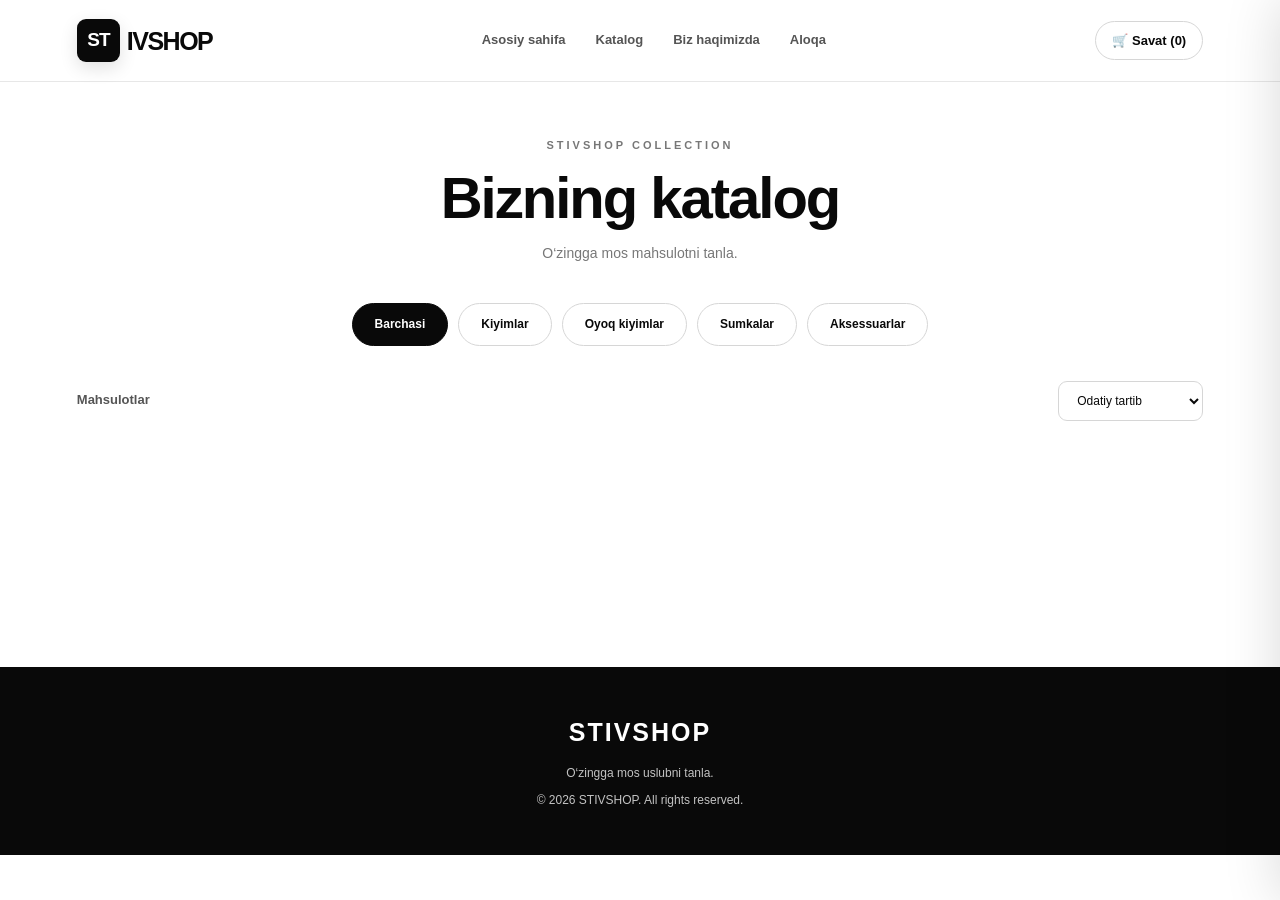
==== commit bf051689: "Restore catalog.html structure and content" ====
--- a/catalog.html
+++ b/catalog.html
@@ -144,8 +144,7 @@
 <div id="success-message" class="success-message" aria-hidden="true">
   <div class="success-box" role="dialog" aria-modal="true" aria-label="Buyurtma holati">
     <h2>Buyurtma ma'lumotlari tayyor!</h2>
-    <p> Buyurtmangiz qabul qilindi.
-  Tez orada siz bilan bog‘lanamiz.</p>
+    <p>Hozircha buyurtma serverga yoki Telegramga yuborilmaydi.</p>
     <button id="success-close" class="black-button" type="button">Yopish</button>
   </div>
 </div>
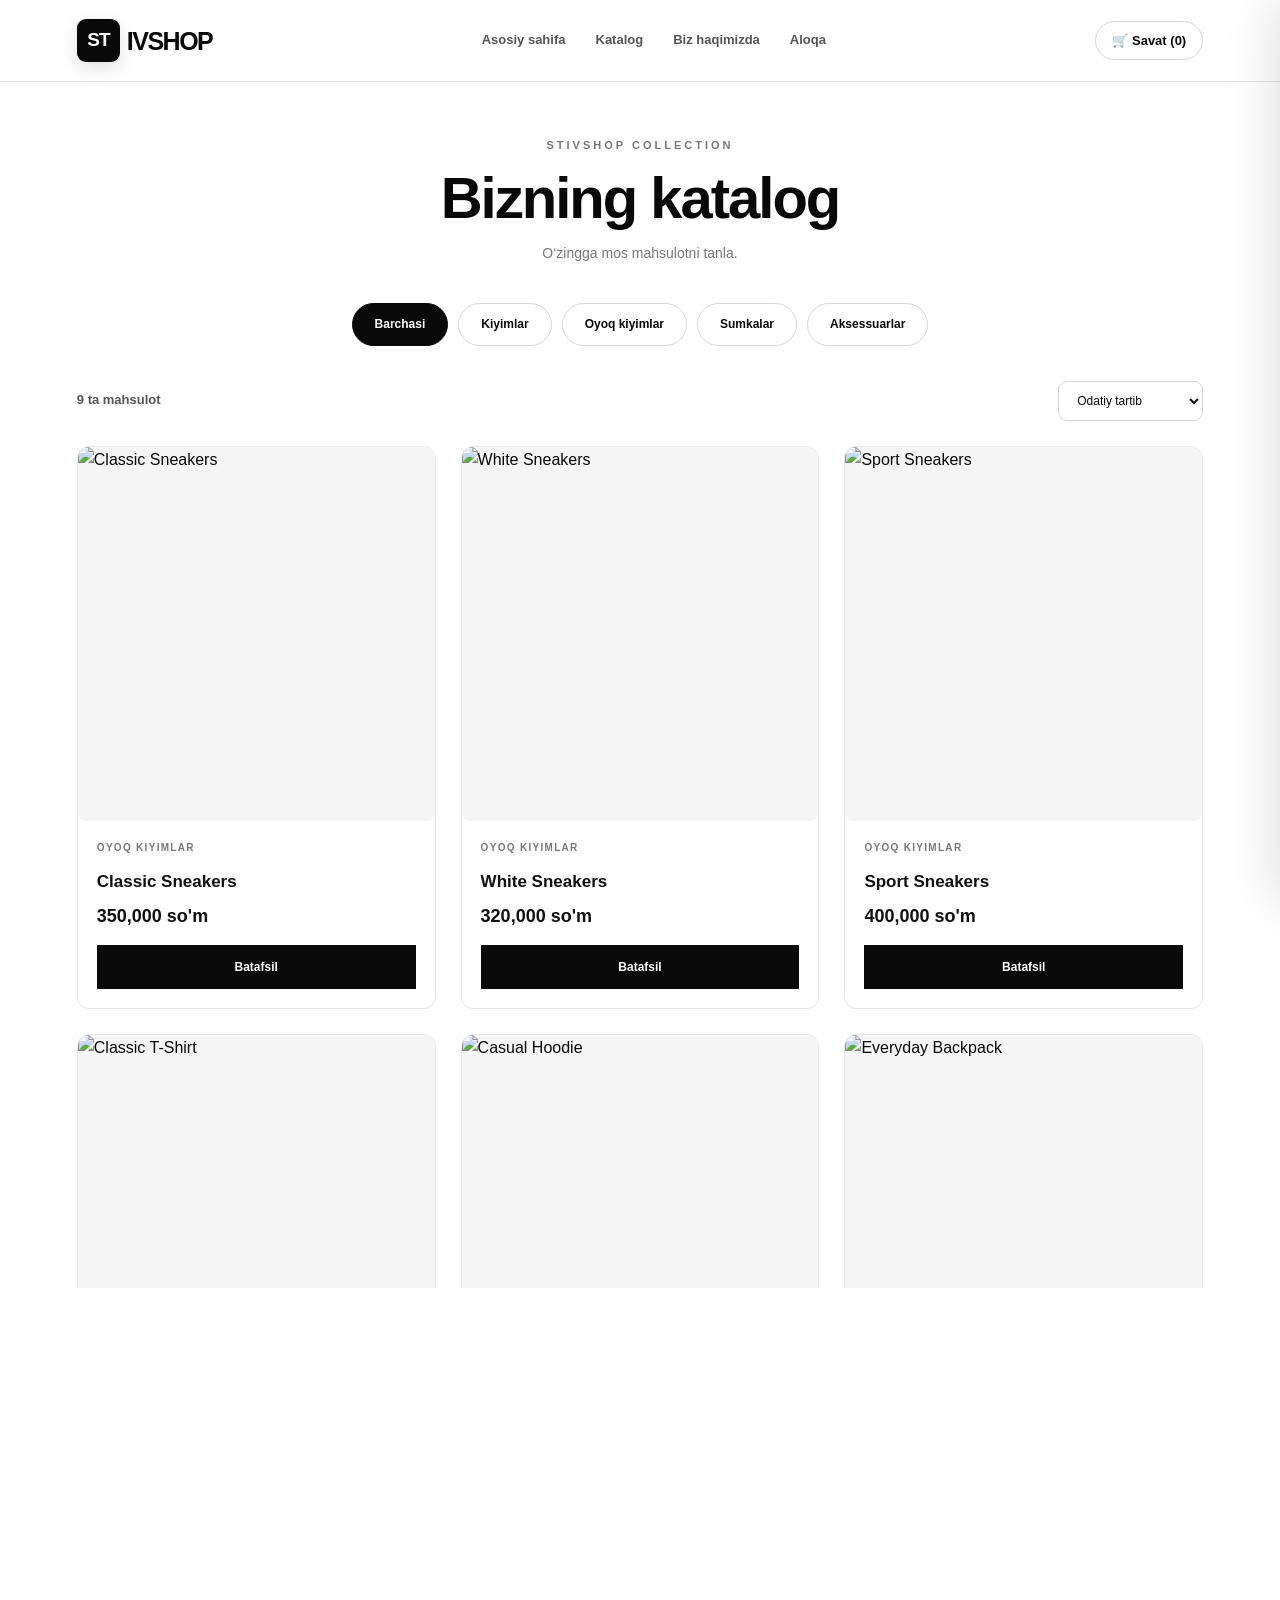
==== commit 67095c49: "Fix HTML structure and add location input" ====
--- a/catalog.html
+++ b/catalog.html
@@ -63,7 +63,7 @@
       </select>
     </div>
 
-    <!-- Mahsulotlar JavaScript orqali chiqariladi -->
+    
     <div class="product-grid" id="product-grid"></div>
 
     <div id="empty-category" class="empty-category" hidden>
@@ -130,6 +130,13 @@
   <input type="text" id="customer-name" placeholder="Ismingiz" autocomplete="name">
   <input type="tel" id="customer-phone" placeholder="Telefon raqamingiz" autocomplete="tel">
   <input type="text" id="customer-address" placeholder="Manzilingiz" autocomplete="street-address">
+  <input type="hidden" id="customer-location" value="">
+
+  <button id="get-location" class="secondary-button full-width" type="button">
+    📍 Lokatsiyani yuborish
+  </button>
+
+  <p id="location-status" class="location-status"></p>
 
   <button id="confirm-order" class="black-button full-width" type="button">
     Buyurtmani tasdiqlash
@@ -140,14 +147,31 @@
   </button>
 </div>
 
-<!-- Demo tasdiqlash oynasi -->
+<!-- BUYURTMA MUVAFFAQIYATLI -->
 <div id="success-message" class="success-message" aria-hidden="true">
-  <div class="success-box" role="dialog" aria-modal="true" aria-label="Buyurtma holati">
-    <h2>Buyurtma ma'lumotlari tayyor!</h2>
-    <p>Hozircha buyurtma serverga yoki Telegramga yuborilmaydi.</p>
-    <button id="success-close" class="black-button" type="button">Yopish</button>
+  <div
+    class="success-box"
+    role="dialog"
+    aria-modal="true"
+    aria-label="Buyurtma holati"
+  >
+    <h2>Buyurtma muvaffaqiyatli yuborildi!</h2>
+
+    <p>
+      Buyurtmangiz qabul qilindi.
+      Tez orada siz bilan bog‘lanamiz.
+    </p>
+
+    <button
+      id="success-close"
+      class="black-button"
+      type="button"
+    >
+      Yopish
+    </button>
   </div>
 </div>
+
 
 <script src="stivshop.js"></script>
 </body>
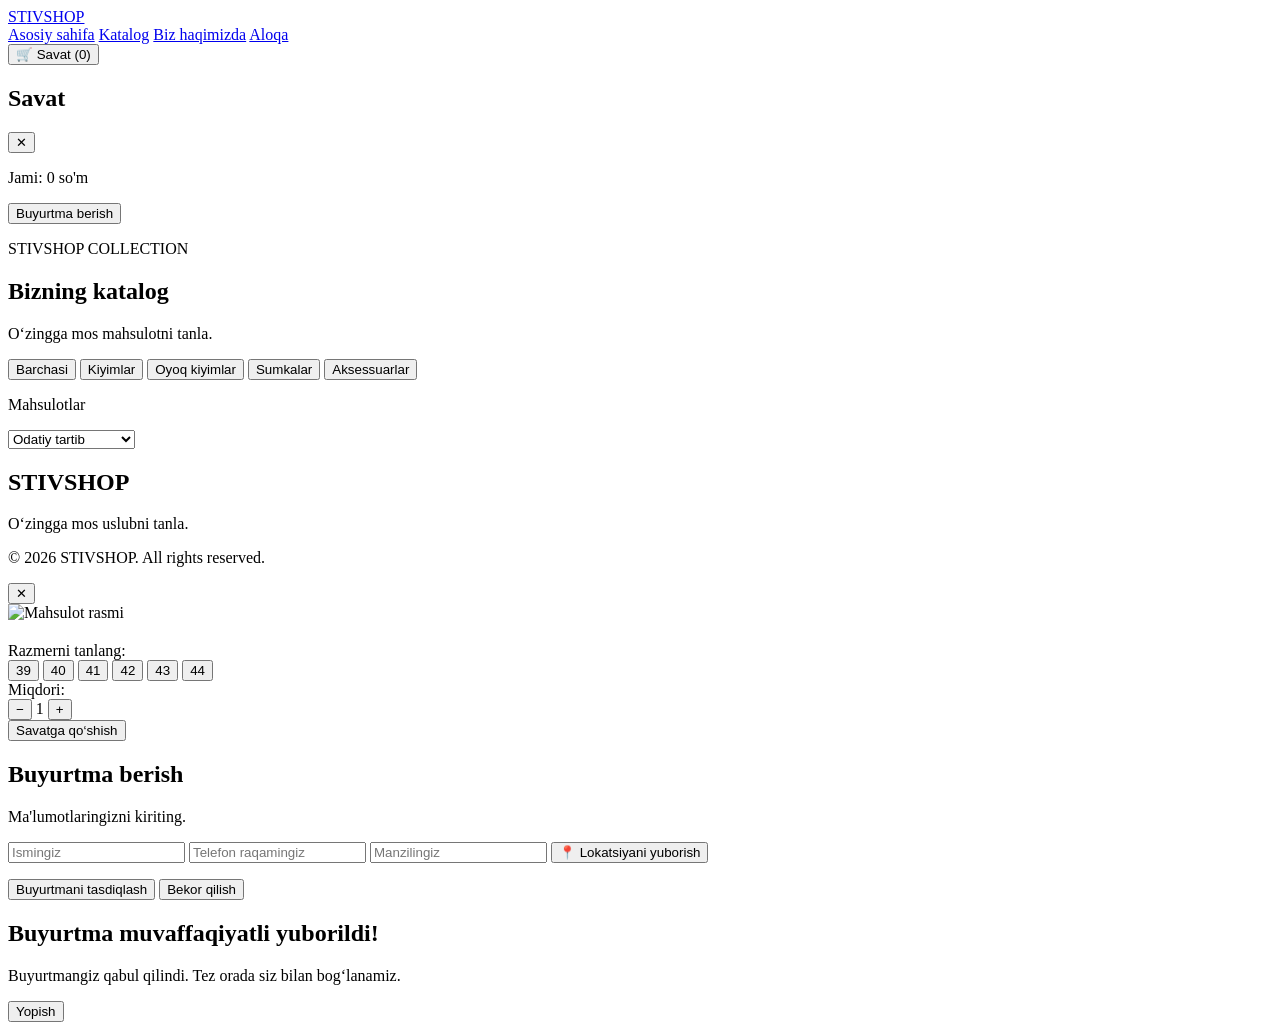
==== commit ff24036d: "Add files via upload" ====
--- a/catalog.html
+++ b/catalog.html
@@ -1,178 +1,178 @@
-
-<!DOCTYPE html>
-<html lang="uz">
-<head>
-  <meta charset="UTF-8">
-  <meta name="viewport" content="width=device-width, initial-scale=1.0">
-  <meta name="theme-color" content="#111111">
-  <title>Katalog — STIVSHOP</title>
-  <link rel="stylesheet" href="stivshop.css">
-</head>
-<body class="catalog-page">
-
-<header class="navbar">
-  <a class="logo" href="index.html" aria-label="STIVSHOP bosh sahifa"><span>ST</span>IVSHOP</a>
-
-  <nav class="main-nav" aria-label="Asosiy navigatsiya">
-    <a href="index.html">Asosiy sahifa</a>
-    <a href="catalog.html">Katalog</a>
-    <a href="index.html#about">Biz haqimizda</a>
-    <a href="index.html#contact">Aloqa</a>
-  </nav>
-
-  <button class="cart" id="open-cart" type="button" aria-controls="cart-panel">
-    🛒 Savat (<span id="cart-count">0</span>)
-  </button>
-
-  <aside id="cart-panel" class="cart-panel" aria-label="Savat">
-    <div class="cart-heading">
-      <h2>Savat</h2>
-      <button id="close-cart" class="icon-button" type="button" aria-label="Savatni yopish">✕</button>
-    </div>
-    <div id="cart-items"></div>
-    <p id="cart-total">Jami: 0 so'm</p>
-    <button id="order-button" class="black-button" type="button">
-      Buyurtma berish
-    </button>
-  </aside>
-</header>
-
-<main class="catalog-main">
-  <section class="catalog-heading">
-    <p class="small-title">STIVSHOP COLLECTION</p>
-    <h1>Bizning katalog</h1>
-    <p>O‘zingga mos mahsulotni tanla.</p>
-  </section>
-
-  <section class="catalog-section">
-    <div class="category-list" id="category-list">
-      <button class="category-btn active" type="button" data-category="all">Barchasi</button>
-      <button class="category-btn" type="button" data-category="clothes">Kiyimlar</button>
-      <button class="category-btn" type="button" data-category="shoes">Oyoq kiyimlar</button>
-      <button class="category-btn" type="button" data-category="bags">Sumkalar</button>
-      <button class="category-btn" type="button" data-category="accessories">Aksessuarlar</button>
-    </div>
-
-    <div class="catalog-toolbar">
-      <p id="catalog-result-count">Mahsulotlar</p>
-      <select id="sort-products" aria-label="Mahsulotlarni saralash">
-        <option value="default">Odatiy tartib</option>
-        <option value="price-low">Narx: arzonidan</option>
-        <option value="price-high">Narx: qimmatidan</option>
-        <option value="name">Nomi bo‘yicha</option>
-      </select>
-    </div>
-
-    
-    <div class="product-grid" id="product-grid"></div>
-
-    <div id="empty-category" class="empty-category" hidden>
-      <h2>Bu kategoriyada mahsulot hozircha yo‘q</h2>
-      <p>Keyinroq yana tekshirib ko‘ring.</p>
-      <button class="secondary-button" id="show-all-products" type="button">
-        Barcha mahsulotlarni ko‘rish
-      </button>
-    </div>
-  </section>
-</main>
-
-<footer>
-  <h2>STIVSHOP</h2>
-  <p>O‘zingga mos uslubni tanla.</p>
-  <p>© 2026 STIVSHOP. All rights reserved.</p>
-</footer>
-
-<!-- Mahsulot tafsilotlari -->
-<div id="product-modal" class="modal-overlay" aria-hidden="true">
-  <div class="product-modal" role="dialog" aria-modal="true" aria-label="Mahsulot tafsilotlari">
-    <button id="close-product" class="modal-close" type="button" aria-label="Mahsulot oynasini yopish">✕</button>
-
-    <div class="modal-product-image">
-      <img id="modal-image" src="" alt="Mahsulot rasmi">
-    </div>
-
-    <div class="modal-product-info">
-      <p id="modal-category" class="product-category"></p>
-      <h2 id="modal-name"></h2>
-      <p id="modal-price" class="product-price"></p>
-      <p id="modal-description" class="modal-description"></p>
-
-      <label>Razmerni tanlang:</label>
-      <div class="size-options" id="size-options">
-        <button class="size-option" type="button" data-size="39">39</button>
-        <button class="size-option" type="button" data-size="40">40</button>
-        <button class="size-option" type="button" data-size="41">41</button>
-        <button class="size-option" type="button" data-size="42">42</button>
-        <button class="size-option" type="button" data-size="43">43</button>
-        <button class="size-option" type="button" data-size="44">44</button>
-      </div>
-
-      <label>Miqdori:</label>
-      <div class="quantity-picker">
-        <button id="modal-minus" type="button" aria-label="Miqdorni kamaytirish">−</button>
-        <span id="modal-quantity">1</span>
-        <button id="modal-plus" type="button" aria-label="Miqdorni oshirish">+</button>
-      </div>
-
-      <button id="modal-add-cart" class="black-button full-width" type="button">
-        Savatga qo‘shish
-      </button>
-      <p id="modal-error" class="modal-error" role="status"></p>
-    </div>
-  </div>
-</div>
-
-<!-- Buyurtma formasi -->
-<div id="order-form" class="order-form">
-  <h2>Buyurtma berish</h2>
-  <p>Ma'lumotlaringizni kiriting.</p>
-
-  <input type="text" id="customer-name" placeholder="Ismingiz" autocomplete="name">
-  <input type="tel" id="customer-phone" placeholder="Telefon raqamingiz" autocomplete="tel">
-  <input type="text" id="customer-address" placeholder="Manzilingiz" autocomplete="street-address">
-  <input type="hidden" id="customer-location" value="">
-
-  <button id="get-location" class="secondary-button full-width" type="button">
-    📍 Lokatsiyani yuborish
-  </button>
-
-  <p id="location-status" class="location-status"></p>
-
-  <button id="confirm-order" class="black-button full-width" type="button">
-    Buyurtmani tasdiqlash
-  </button>
-
-  <button id="cancel-order" class="secondary-button" type="button">
-    Bekor qilish
-  </button>
-</div>
-
-<!-- BUYURTMA MUVAFFAQIYATLI -->
-<div id="success-message" class="success-message" aria-hidden="true">
-  <div
-    class="success-box"
-    role="dialog"
-    aria-modal="true"
-    aria-label="Buyurtma holati"
-  >
-    <h2>Buyurtma muvaffaqiyatli yuborildi!</h2>
-
-    <p>
-      Buyurtmangiz qabul qilindi.
-      Tez orada siz bilan bog‘lanamiz.
-    </p>
-
-    <button
-      id="success-close"
-      class="black-button"
-      type="button"
-    >
-      Yopish
-    </button>
-  </div>
-</div>
-
-
-<script src="stivshop.js"></script>
-</body>
-</html>
+
+<!DOCTYPE html>
+<html lang="uz">
+<head>
+  <meta charset="UTF-8">
+  <meta name="viewport" content="width=device-width, initial-scale=1.0">
+  <meta name="theme-color" content="#111111">
+  <title>Katalog — STIVSHOP</title>
+  <link rel="stylesheet" href="stivshop.css">
+</head>
+<body class="catalog-page">
+
+<header class="navbar">
+  <a class="logo" href="index.html" aria-label="STIVSHOP bosh sahifa"><span>ST</span>IVSHOP</a>
+
+  <nav class="main-nav" aria-label="Asosiy navigatsiya">
+    <a href="index.html">Asosiy sahifa</a>
+    <a href="catalog.html">Katalog</a>
+    <a href="index.html#about">Biz haqimizda</a>
+    <a href="index.html#contact">Aloqa</a>
+  </nav>
+
+  <button class="cart" id="open-cart" type="button" aria-controls="cart-panel">
+    🛒 Savat (<span id="cart-count">0</span>)
+  </button>
+
+  <aside id="cart-panel" class="cart-panel" aria-label="Savat">
+    <div class="cart-heading">
+      <h2>Savat</h2>
+      <button id="close-cart" class="icon-button" type="button" aria-label="Savatni yopish">✕</button>
+    </div>
+    <div id="cart-items"></div>
+    <p id="cart-total">Jami: 0 so'm</p>
+    <button id="order-button" class="black-button" type="button">
+      Buyurtma berish
+    </button>
+  </aside>
+</header>
+
+<main class="catalog-main">
+  <section class="catalog-heading">
+    <p class="small-title">STIVSHOP COLLECTION</p>
+    <h1>Bizning katalog</h1>
+    <p>O‘zingga mos mahsulotni tanla.</p>
+  </section>
+
+  <section class="catalog-section">
+    <div class="category-list" id="category-list">
+      <button class="category-btn active" type="button" data-category="all">Barchasi</button>
+      <button class="category-btn" type="button" data-category="clothes">Kiyimlar</button>
+      <button class="category-btn" type="button" data-category="shoes">Oyoq kiyimlar</button>
+      <button class="category-btn" type="button" data-category="bags">Sumkalar</button>
+      <button class="category-btn" type="button" data-category="accessories">Aksessuarlar</button>
+    </div>
+
+    <div class="catalog-toolbar">
+      <p id="catalog-result-count">Mahsulotlar</p>
+      <select id="sort-products" aria-label="Mahsulotlarni saralash">
+        <option value="default">Odatiy tartib</option>
+        <option value="price-low">Narx: arzonidan</option>
+        <option value="price-high">Narx: qimmatidan</option>
+        <option value="name">Nomi bo‘yicha</option>
+      </select>
+    </div>
+
+    
+    <div class="product-grid" id="product-grid"></div>
+
+    <div id="empty-category" class="empty-category" hidden>
+      <h2>Bu kategoriyada mahsulot hozircha yo‘q</h2>
+      <p>Keyinroq yana tekshirib ko‘ring.</p>
+      <button class="secondary-button" id="show-all-products" type="button">
+        Barcha mahsulotlarni ko‘rish
+      </button>
+    </div>
+  </section>
+</main>
+
+<footer>
+  <h2>STIVSHOP</h2>
+  <p>O‘zingga mos uslubni tanla.</p>
+  <p>© 2026 STIVSHOP. All rights reserved.</p>
+</footer>
+
+<!-- Mahsulot tafsilotlari -->
+<div id="product-modal" class="modal-overlay" aria-hidden="true">
+  <div class="product-modal" role="dialog" aria-modal="true" aria-label="Mahsulot tafsilotlari">
+    <button id="close-product" class="modal-close" type="button" aria-label="Mahsulot oynasini yopish">✕</button>
+
+    <div class="modal-product-image">
+      <img id="modal-image" src="" alt="Mahsulot rasmi">
+    </div>
+
+    <div class="modal-product-info">
+      <p id="modal-category" class="product-category"></p>
+      <h2 id="modal-name"></h2>
+      <p id="modal-price" class="product-price"></p>
+      <p id="modal-description" class="modal-description"></p>
+
+      <label>Razmerni tanlang:</label>
+      <div class="size-options" id="size-options">
+        <button class="size-option" type="button" data-size="39">39</button>
+        <button class="size-option" type="button" data-size="40">40</button>
+        <button class="size-option" type="button" data-size="41">41</button>
+        <button class="size-option" type="button" data-size="42">42</button>
+        <button class="size-option" type="button" data-size="43">43</button>
+        <button class="size-option" type="button" data-size="44">44</button>
+      </div>
+
+      <label>Miqdori:</label>
+      <div class="quantity-picker">
+        <button id="modal-minus" type="button" aria-label="Miqdorni kamaytirish">−</button>
+        <span id="modal-quantity">1</span>
+        <button id="modal-plus" type="button" aria-label="Miqdorni oshirish">+</button>
+      </div>
+
+      <button id="modal-add-cart" class="black-button full-width" type="button">
+        Savatga qo‘shish
+      </button>
+      <p id="modal-error" class="modal-error" role="status"></p>
+    </div>
+  </div>
+</div>
+
+<!-- Buyurtma formasi -->
+<div id="order-form" class="order-form">
+  <h2>Buyurtma berish</h2>
+  <p>Ma'lumotlaringizni kiriting.</p>
+
+  <input type="text" id="customer-name" placeholder="Ismingiz" autocomplete="name">
+  <input type="tel" id="customer-phone" placeholder="Telefon raqamingiz" autocomplete="tel">
+  <input type="text" id="customer-address" placeholder="Manzilingiz" autocomplete="street-address">
+  <input type="hidden" id="customer-location" value="">
+
+  <button id="get-location" class="secondary-button full-width" type="button">
+    📍 Lokatsiyani yuborish
+  </button>
+
+  <p id="location-status" class="location-status"></p>
+
+  <button id="confirm-order" class="black-button full-width" type="button">
+    Buyurtmani tasdiqlash
+  </button>
+
+  <button id="cancel-order" class="secondary-button" type="button">
+    Bekor qilish
+  </button>
+</div>
+
+<!-- BUYURTMA MUVAFFAQIYATLI -->
+<div id="success-message" class="success-message" aria-hidden="true">
+  <div
+    class="success-box"
+    role="dialog"
+    aria-modal="true"
+    aria-label="Buyurtma holati"
+  >
+    <h2>Buyurtma muvaffaqiyatli yuborildi!</h2>
+
+    <p>
+      Buyurtmangiz qabul qilindi.
+      Tez orada siz bilan bog‘lanamiz.
+    </p>
+
+    <button
+      id="success-close"
+      class="black-button"
+      type="button"
+    >
+      Yopish
+    </button>
+  </div>
+</div>
+
+
+<script src="stivshop.js"></script>
+</body>
+</html>
